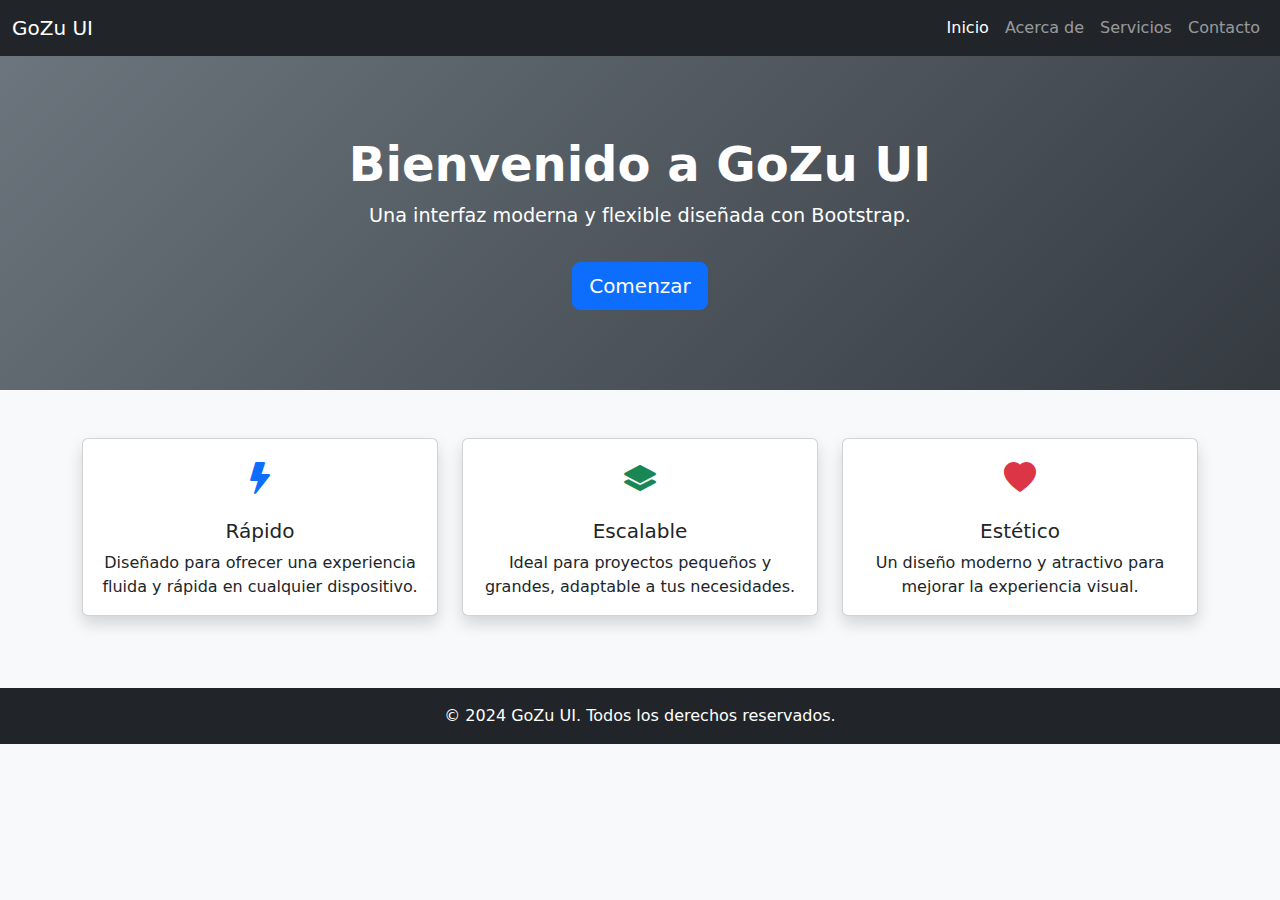
==== Renso/indenR.html @ f7fda4f1 "subiendo Renso" ====
<!DOCTYPE html>
<html lang="es">
<head>
    <meta charset="UTF-8">
    <meta name="viewport" content="width=device-width, initial-scale=1.0">
    <title>Interfaz Bootstrap GoZu</title>
    <!-- Bootstrap CSS -->
    <link href="https://cdn.jsdelivr.net/npm/bootstrap@5.3.2/dist/css/bootstrap.min.css" rel="stylesheet">
    <!-- Iconos -->
    <link href="https://cdn.jsdelivr.net/npm/bootstrap-icons/font/bootstrap-icons.css" rel="stylesheet">
    <style>
        body {
            background-color: #f8f9fa;
        }
        .hero {
            background: linear-gradient(135deg, #6c757d, #343a40);
            color: #fff;
            padding: 80px 20px;
            text-align: center;
        }
        .hero h1 {
            font-size: 3rem;
            font-weight: 700;
        }
        .hero p {
            font-size: 1.2rem;
        }
    </style>
</head>
<body>
    <!-- Barra de navegación -->
    <nav class="navbar navbar-expand-lg navbar-dark bg-dark">
        <div class="container-fluid">
            <a class="navbar-brand" href="#">GoZu UI</a>
            <button class="navbar-toggler" type="button" data-bs-toggle="collapse" data-bs-target="#navbarNav" aria-controls="navbarNav" aria-expanded="false" aria-label="Toggle navigation">
                <span class="navbar-toggler-icon"></span>
            </button>
            <div class="collapse navbar-collapse" id="navbarNav">
                <ul class="navbar-nav ms-auto">
                    <li class="nav-item">
                        <a class="nav-link active" href="#">Inicio</a>
                    </li>
                    <li class="nav-item">
                        <a class="nav-link" href="#">Acerca de</a>
                    </li>
                    <li class="nav-item">
                        <a class="nav-link" href="#">Servicios</a>
                    </li>
                    <li class="nav-item">
                        <a class="nav-link" href="#">Contacto</a>
                    </li>
                </ul>
            </div>
        </div>
    </nav>

    <!-- Hero -->
    <section class="hero">
        <div class="container">
            <h1>Bienvenido a GoZu UI</h1>
            <p>Una interfaz moderna y flexible diseñada con Bootstrap.</p>
            <a href="#" class="btn btn-primary btn-lg mt-3">Comenzar</a>
        </div>
    </section>

    <!-- Contenido -->
    <section class="py-5">
        <div class="container">
            <div class="row text-center">
                <div class="col-lg-4 col-md-6 mb-4">
                    <div class="card shadow">
                        <div class="card-body">
                            <i class="bi bi-lightning-fill text-primary" style="font-size: 2rem;"></i>
                            <h5 class="card-title mt-3">Rápido</h5>
                            <p class="card-text">Diseñado para ofrecer una experiencia fluida y rápida en cualquier dispositivo.</p>
                        </div>
                    </div>
                </div>
                <div class="col-lg-4 col-md-6 mb-4">
                    <div class="card shadow">
                        <div class="card-body">
                            <i class="bi bi-layers-fill text-success" style="font-size: 2rem;"></i>
                            <h5 class="card-title mt-3">Escalable</h5>
                            <p class="card-text">Ideal para proyectos pequeños y grandes, adaptable a tus necesidades.</p>
                        </div>
                    </div>
                </div>
                <div class="col-lg-4 col-md-6 mb-4">
                    <div class="card shadow">
                        <div class="card-body">
                            <i class="bi bi-heart-fill text-danger" style="font-size: 2rem;"></i>
                            <h5 class="card-title mt-3">Estético</h5>
                            <p class="card-text">Un diseño moderno y atractivo para mejorar la experiencia visual.</p>
                        </div>
                    </div>
                </div>
            </div>
        </div>
    </section>

    <!-- Pie de página -->
    <footer class="bg-dark text-white text-center py-3">
        <p class="mb-0">© 2024 GoZu UI. Todos los derechos reservados.</p>
    </footer>

    <!-- Bootstrap JS -->
    <script src="https://cdn.jsdelivr.net/npm/bootstrap@5.3.2/dist/js/bootstrap.bundle.min.js"></script>
</body>
</html>
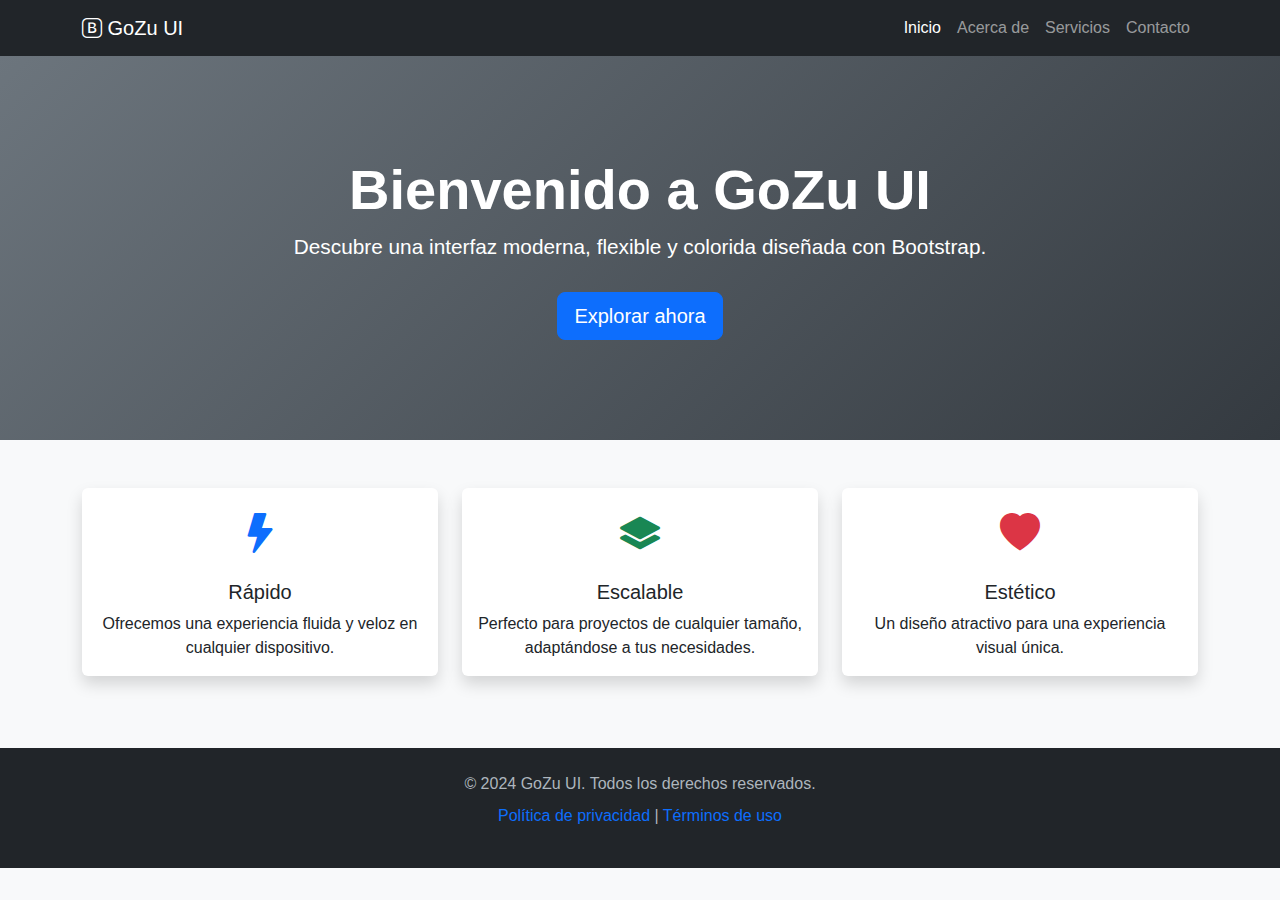
==== commit 801fda04: "Modificando Codigo de Renso" ====
--- a/Renso/indenR.html
+++ b/Renso/indenR.html
@@ -1,44 +1,78 @@
 <!DOCTYPE html>
 <html lang="es">
+
 <head>
     <meta charset="UTF-8">
     <meta name="viewport" content="width=device-width, initial-scale=1.0">
-    <title>Interfaz Bootstrap GoZu</title>
+    <meta name="description" content="Interfaz moderna y escalable creada con Bootstrap para proyectos rápidos y estéticos.">
+    <meta name="author" content="GoZu UI Team">
+    <meta name="keywords" content="Bootstrap, UI, diseño web, moderno, escalable">
+    <title>GoZu UI - Interfaz Bootstrap</title>
+
     <!-- Bootstrap CSS -->
     <link href="https://cdn.jsdelivr.net/npm/bootstrap@5.3.2/dist/css/bootstrap.min.css" rel="stylesheet">
     <!-- Iconos -->
     <link href="https://cdn.jsdelivr.net/npm/bootstrap-icons/font/bootstrap-icons.css" rel="stylesheet">
     <style>
+        /* Estilos personalizados */
         body {
             background-color: #f8f9fa;
+            font-family: 'Arial', sans-serif;
         }
+
         .hero {
             background: linear-gradient(135deg, #6c757d, #343a40);
             color: #fff;
-            padding: 80px 20px;
+            padding: 100px 20px;
             text-align: center;
         }
+
         .hero h1 {
-            font-size: 3rem;
-            font-weight: 700;
+            font-size: 3.5rem;
+            font-weight: bold;
         }
+
         .hero p {
-            font-size: 1.2rem;
+            font-size: 1.3rem;
+            margin-bottom: 30px;
+        }
+
+        .card:hover {
+            transform: scale(1.05);
+            transition: all 0.3s ease-in-out;
+        }
+
+        footer {
+            background: #212529;
+            color: #adb5bd;
+        }
+
+        footer a {
+            color: #0d6efd;
+            text-decoration: none;
+        }
+
+        footer a:hover {
+            text-decoration: underline;
         }
     </style>
 </head>
+
 <body>
     <!-- Barra de navegación -->
     <nav class="navbar navbar-expand-lg navbar-dark bg-dark">
-        <div class="container-fluid">
-            <a class="navbar-brand" href="#">GoZu UI</a>
-            <button class="navbar-toggler" type="button" data-bs-toggle="collapse" data-bs-target="#navbarNav" aria-controls="navbarNav" aria-expanded="false" aria-label="Toggle navigation">
+        <div class="container">
+            <a class="navbar-brand" href="#" aria-label="Inicio de GoZu UI">
+                <i class="bi bi-bootstrap"></i> GoZu UI
+            </a>
+            <button class="navbar-toggler" type="button" data-bs-toggle="collapse" data-bs-target="#navbarNav"
+                aria-controls="navbarNav" aria-expanded="false" aria-label="Abrir menú">
                 <span class="navbar-toggler-icon"></span>
             </button>
             <div class="collapse navbar-collapse" id="navbarNav">
                 <ul class="navbar-nav ms-auto">
                     <li class="nav-item">
-                        <a class="nav-link active" href="#">Inicio</a>
+                        <a class="nav-link active" href="#" aria-current="page">Inicio</a>
                     </li>
                     <li class="nav-item">
                         <a class="nav-link" href="#">Acerca de</a>
@@ -58,39 +92,39 @@
     <section class="hero">
         <div class="container">
             <h1>Bienvenido a GoZu UI</h1>
-            <p>Una interfaz moderna y flexible diseñada con Bootstrap.</p>
-            <a href="#" class="btn btn-primary btn-lg mt-3">Comenzar</a>
+            <p>Descubre una interfaz moderna, flexible y colorida diseñada con Bootstrap.</p>
+            <a href="#" class="btn btn-primary btn-lg">Explorar ahora</a>
         </div>
     </section>
 
-    <!-- Contenido -->
+    <!-- Contenido principal -->
     <section class="py-5">
         <div class="container">
             <div class="row text-center">
                 <div class="col-lg-4 col-md-6 mb-4">
-                    <div class="card shadow">
+                    <div class="card shadow border-0">
                         <div class="card-body">
-                            <i class="bi bi-lightning-fill text-primary" style="font-size: 2rem;"></i>
+                            <i class="bi bi-lightning-fill text-primary" style="font-size: 2.5rem;"></i>
                             <h5 class="card-title mt-3">Rápido</h5>
-                            <p class="card-text">Diseñado para ofrecer una experiencia fluida y rápida en cualquier dispositivo.</p>
+                            <p class="card-text">Ofrecemos una experiencia fluida y veloz en cualquier dispositivo.</p>
                         </div>
                     </div>
                 </div>
                 <div class="col-lg-4 col-md-6 mb-4">
-                    <div class="card shadow">
+                    <div class="card shadow border-0">
                         <div class="card-body">
-                            <i class="bi bi-layers-fill text-success" style="font-size: 2rem;"></i>
+                            <i class="bi bi-layers-fill text-success" style="font-size: 2.5rem;"></i>
                             <h5 class="card-title mt-3">Escalable</h5>
-                            <p class="card-text">Ideal para proyectos pequeños y grandes, adaptable a tus necesidades.</p>
+                            <p class="card-text">Perfecto para proyectos de cualquier tamaño, adaptándose a tus necesidades.</p>
                         </div>
                     </div>
                 </div>
                 <div class="col-lg-4 col-md-6 mb-4">
-                    <div class="card shadow">
+                    <div class="card shadow border-0">
                         <div class="card-body">
-                            <i class="bi bi-heart-fill text-danger" style="font-size: 2rem;"></i>
+                            <i class="bi bi-heart-fill text-danger" style="font-size: 2.5rem;"></i>
                             <h5 class="card-title mt-3">Estético</h5>
-                            <p class="card-text">Un diseño moderno y atractivo para mejorar la experiencia visual.</p>
+                            <p class="card-text">Un diseño atractivo para una experiencia visual única.</p>
                         </div>
                     </div>
                 </div>
@@ -99,11 +133,17 @@
     </section>
 
     <!-- Pie de página -->
-    <footer class="bg-dark text-white text-center py-3">
-        <p class="mb-0">© 2024 GoZu UI. Todos los derechos reservados.</p>
+    <footer class="text-center py-4">
+        <div class="container">
+            <p class="mb-2">© 2024 GoZu UI. Todos los derechos reservados.</p>
+            <p>
+                <a href="#">Política de privacidad</a> | <a href="#">Términos de uso</a>
+            </p>
+        </div>
     </footer>
 
-    <!-- Bootstrap JS -->
+    <!-- Scripts Bootstrap -->
     <script src="https://cdn.jsdelivr.net/npm/bootstrap@5.3.2/dist/js/bootstrap.bundle.min.js"></script>
 </body>
+
 </html>
